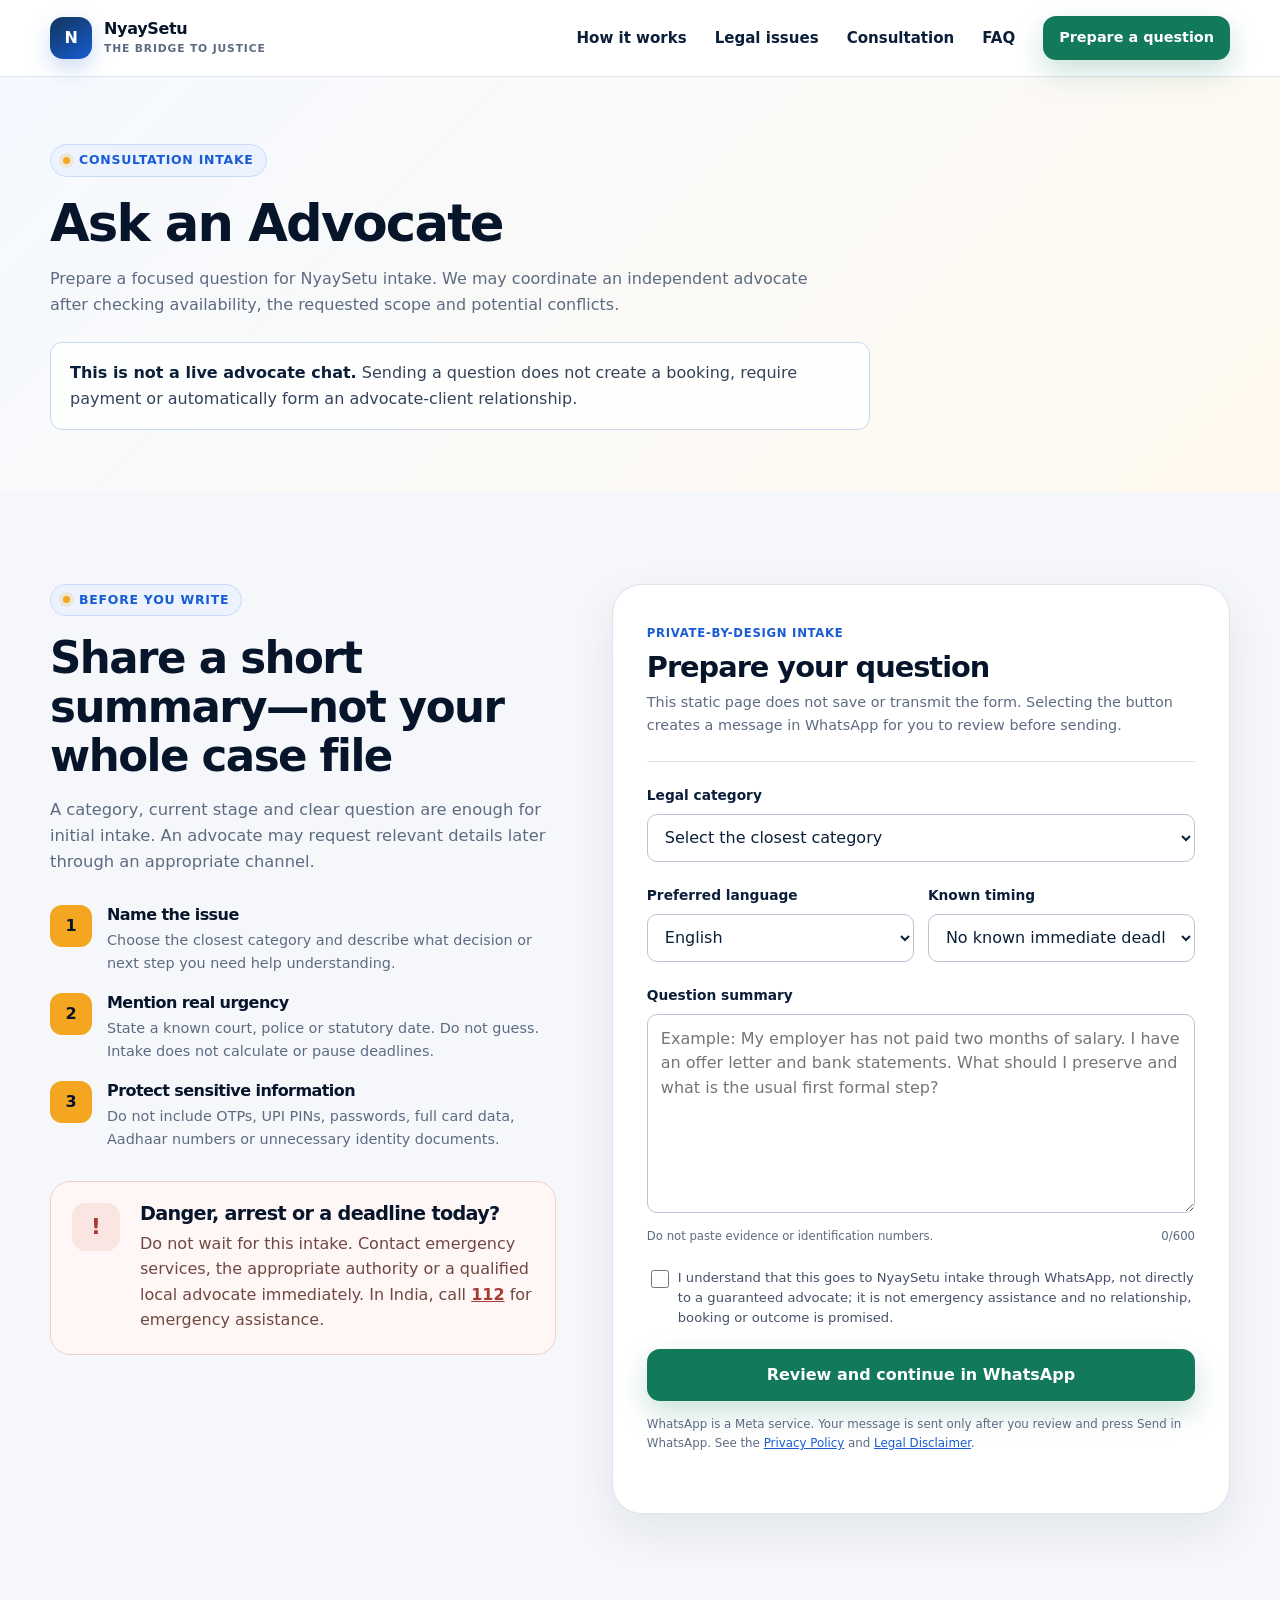
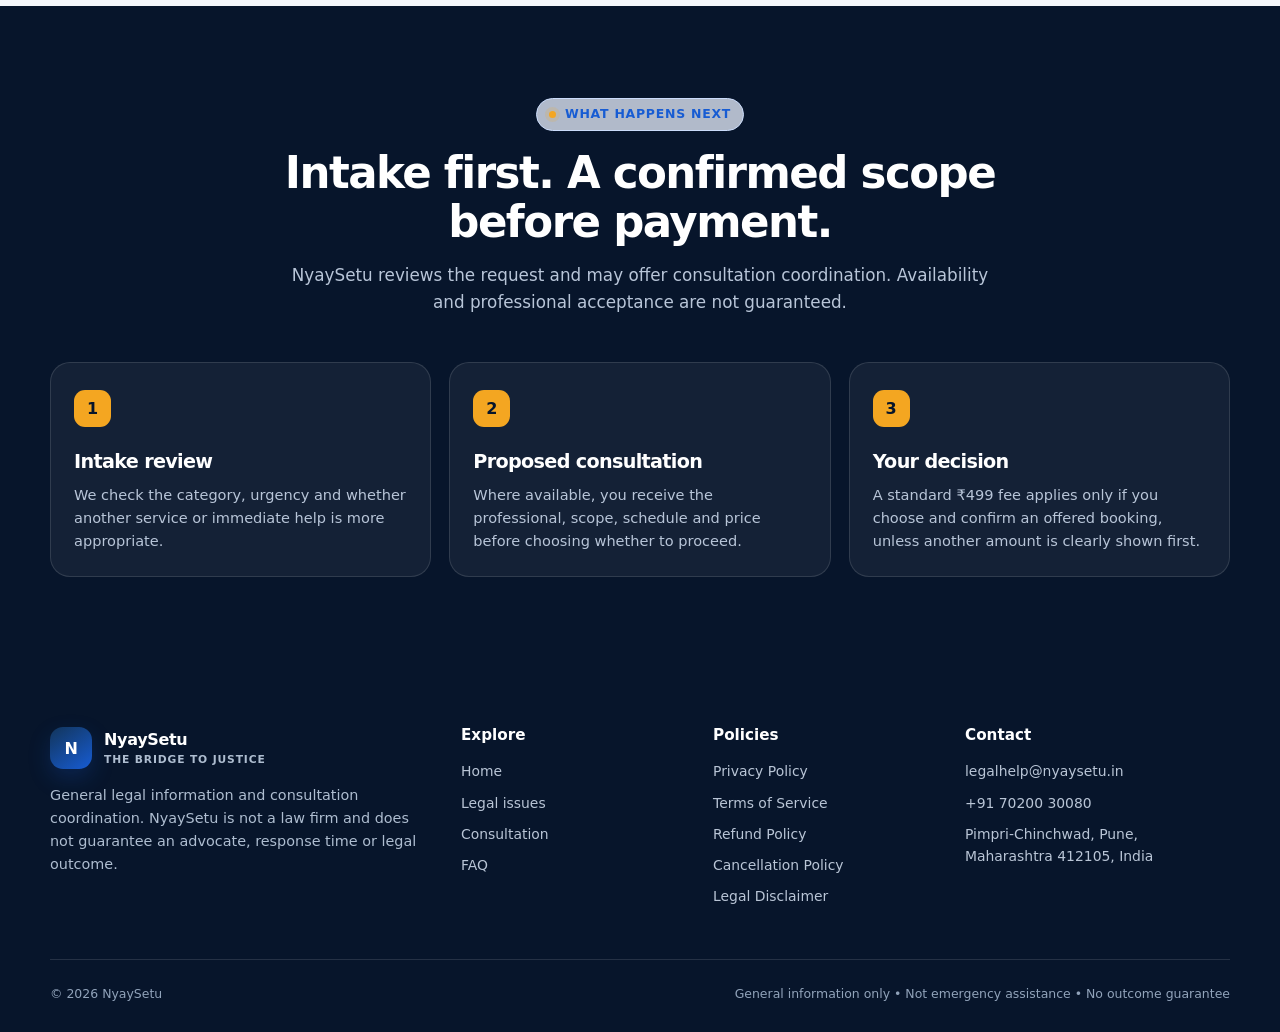
==== ask-an-advocate.html @ 6a9f19b6 "Add files via upload Publish NyaySetu final website - 12 Aug 2026" ====
<!doctype html>
<html lang="en">
<head>
  <meta charset="utf-8">
  <meta name="viewport" content="width=device-width, initial-scale=1">
  <title>Ask an Advocate | Prepare Your Question with NyaySetu</title>
  <meta name="description" content="Prepare a short legal question and send it to NyaySetu intake for possible consultation coordination with an independent advocate.">
  <meta name="theme-color" content="#0b1f3a">
  <meta property="og:type" content="website">
  <meta property="og:title" content="Ask an Advocate | NyaySetu">
  <meta property="og:description" content="Prepare a focused question before requesting consultation coordination.">
  <meta property="og:url" content="https://nyaysetu.in/ask-an-advocate.html">
  <meta property="og:image" content="https://nyaysetu.in/preview.png">
  <meta name="twitter:card" content="summary_large_image">
  <meta name="robots" content="index,follow,max-image-preview:large">
  <link rel="canonical" href="https://nyaysetu.in/ask-an-advocate.html">
  <link rel="icon" href="favicon.ico" sizes="any">
  <link rel="icon" type="image/png" sizes="32x32" href="favicon-32x32.png">
  <link rel="apple-touch-icon" href="apple-touch-icon.png">
  <link rel="stylesheet" href="styles.css">
</head>
<body>
  <a class="skip-link" href="#content">Skip to main content</a>
  <header class="site-header">
    <nav class="nav container" aria-label="Primary navigation">
      <a class="brand" href="index.html" aria-label="NyaySetu home"><span class="brand-mark">N</span><span class="brand-copy">NyaySetu<small>The Bridge to Justice</small></span></a>
      <button class="menu-button" type="button" aria-label="Open navigation" aria-expanded="false" aria-controls="site-menu"><span></span></button>
      <div class="nav-links" id="site-menu">
        <a href="index.html#how-it-works">How it works</a>
        <a href="index.html#issues">Legal issues</a>
        <a href="index.html#consultation">Consultation</a>
        <a href="index.html#faq">FAQ</a>
        <a class="button button-primary button-small" href="#question-form">Prepare a question</a>
      </div>
    </nav>
  </header>

  <main id="content">
    <section class="legal-hero question-hero">
      <div class="container">
        <span class="eyebrow">Consultation intake</span>
        <h1>Ask an Advocate</h1>
        <p>Prepare a focused question for NyaySetu intake. We may coordinate an independent advocate after checking availability, the requested scope and potential conflicts.</p>
        <div class="service-boundary" role="note"><strong>This is not a live advocate chat.</strong> Sending a question does not create a booking, require payment or automatically form an advocate-client relationship.</div>
      </div>
    </section>

    <section class="section question-section">
      <div class="container question-layout">
        <div>
          <span class="eyebrow">Before you write</span>
          <h2>Share a short summary—not your whole case file</h2>
          <p class="question-lead">A category, current stage and clear question are enough for initial intake. An advocate may request relevant details later through an appropriate channel.</p>
          <div class="preparation-list">
            <article><span>1</span><div><h3>Name the issue</h3><p>Choose the closest category and describe what decision or next step you need help understanding.</p></div></article>
            <article><span>2</span><div><h3>Mention real urgency</h3><p>State a known court, police or statutory date. Do not guess. Intake does not calculate or pause deadlines.</p></div></article>
            <article><span>3</span><div><h3>Protect sensitive information</h3><p>Do not include OTPs, UPI PINs, passwords, full card data, Aadhaar numbers or unnecessary identity documents.</p></div></article>
          </div>
          <div class="safety-banner compact-safety" role="note">
            <div class="safety-icon">!</div>
            <div><h3>Danger, arrest or a deadline today?</h3><p>Do not wait for this intake. Contact emergency services, the appropriate authority or a qualified local advocate immediately. In India, call <a href="tel:112">112</a> for emergency assistance.</p></div>
          </div>
        </div>

        <form class="question-form" id="question-form" data-advocate-question-form>
          <div class="form-heading"><span class="form-step">Private-by-design intake</span><h2>Prepare your question</h2><p>This static page does not save or transmit the form. Selecting the button creates a message in WhatsApp for you to review before sending.</p></div>

          <div class="form-field">
            <label for="question-category">Legal category</label>
            <select id="question-category" name="category" required>
              <option value="">Select the closest category</option>
              <option>Family and matrimonial</option>
              <option>Property and housing</option>
              <option>Employment and workplace</option>
              <option>Consumer complaint</option>
              <option>Money recovery and debt</option>
              <option>Criminal complaint or police matter</option>
              <option>Business and contracts</option>
              <option>Cybercrime and online fraud</option>
              <option>Other legal issue</option>
            </select>
          </div>

          <div class="form-grid-two">
            <div class="form-field">
              <label for="question-language">Preferred language</label>
              <select id="question-language" name="language" required>
                <option>English</option>
                <option>Hindi</option>
                <option>Marathi</option>
              </select>
            </div>
            <div class="form-field">
              <label for="question-urgency">Known timing</label>
              <select id="question-urgency" name="urgency" required>
                <option value="No known immediate deadline">No known immediate deadline</option>
                <option value="A date is within 7 days">A date is within 7 days</option>
                <option value="A date is within 30 days">A date is within 30 days</option>
                <option value="I am unsure and need to explain">I am unsure</option>
              </select>
            </div>
          </div>

          <div class="form-field">
            <label for="question-summary">Question summary</label>
            <textarea id="question-summary" name="summary" rows="7" maxlength="600" required aria-describedby="summary-help summary-count" placeholder="Example: My employer has not paid two months of salary. I have an offer letter and bank statements. What should I preserve and what is the usual first formal step?"></textarea>
            <div class="field-meta"><span id="summary-help">Do not paste evidence or identification numbers.</span><span id="summary-count" aria-live="polite">0/600</span></div>
          </div>

          <label class="consent-check"><input type="checkbox" name="understanding" required><span>I understand that this goes to NyaySetu intake through WhatsApp, not directly to a guaranteed advocate; it is not emergency assistance and no relationship, booking or outcome is promised.</span></label>

          <button class="button button-primary form-submit" type="submit">Review and continue in WhatsApp</button>
          <p class="form-privacy">WhatsApp is a Meta service. Your message is sent only after you review and press Send in WhatsApp. See the <a href="privacy-policy.html">Privacy Policy</a> and <a href="legal-disclaimer.html">Legal Disclaimer</a>.</p>
          <p class="form-status" data-form-status aria-live="polite"></p>
        </form>
      </div>
    </section>

    <section class="section section-dark">
      <div class="container">
        <div class="section-head"><span class="eyebrow">What happens next</span><h2>Intake first. A confirmed scope before payment.</h2><p>NyaySetu reviews the request and may offer consultation coordination. Availability and professional acceptance are not guaranteed.</p></div>
        <div class="steps three-steps">
          <article class="step-card"><h3>Intake review</h3><p>We check the category, urgency and whether another service or immediate help is more appropriate.</p></article>
          <article class="step-card"><h3>Proposed consultation</h3><p>Where available, you receive the professional, scope, schedule and price before choosing whether to proceed.</p></article>
          <article class="step-card"><h3>Your decision</h3><p>A standard ₹499 fee applies only if you choose and confirm an offered booking, unless another amount is clearly shown first.</p></article>
        </div>
      </div>
    </section>
  </main>

  <footer class="site-footer">
    <div class="footer-grid container">
      <div class="footer-brand"><a class="brand" href="index.html"><span class="brand-mark">N</span><span class="brand-copy">NyaySetu<small>The Bridge to Justice</small></span></a><p>General legal information and consultation coordination. NyaySetu is not a law firm and does not guarantee an advocate, response time or legal outcome.</p></div>
      <div class="footer-col"><h3>Explore</h3><a href="index.html">Home</a><a href="index.html#issues">Legal issues</a><a href="index.html#consultation">Consultation</a><a href="index.html#faq">FAQ</a></div>
      <div class="footer-col"><h3>Policies</h3><a href="privacy-policy.html">Privacy Policy</a><a href="terms-and-conditions.html">Terms of Service</a><a href="refund-policy.html">Refund Policy</a><a href="cancellation-policy.html">Cancellation Policy</a><a href="legal-disclaimer.html">Legal Disclaimer</a></div>
      <div class="footer-col"><h3>Contact</h3><a href="mailto:legalhelp@nyaysetu.in">legalhelp@nyaysetu.in</a><a href="tel:+917020030080">+91 70200 30080</a><span>Pimpri-Chinchwad, Pune, Maharashtra 412105, India</span></div>
    </div>
    <div class="footer-bottom container"><span>© <span data-year>2026</span> NyaySetu</span><span>General information only • Not emergency assistance • No outcome guarantee</span></div>
  </footer>
  <script src="script.js" defer></script>
</body>
</html>
---- styles.css ----
:root {
  --navy-950: #07152b;
  --navy-900: #0b1f3a;
  --navy-800: #12355b;
  --blue-700: #175cd3;
  --blue-100: #eaf2ff;
  --saffron: #f4a621;
  --saffron-soft: #fff4dc;
  --green: #13795b;
  --green-dark: #0d5f47;
  --ink: #172033;
  --muted: #5d6b82;
  --line: #dce3ed;
  --surface: #f5f7fb;
  --white: #fff;
  --danger: #a53b32;
  --radius-sm: 12px;
  --radius: 20px;
  --radius-lg: 30px;
  --shadow: 0 18px 50px rgba(7, 21, 43, .10);
  --max: 1180px;
}

* { box-sizing: border-box; }
html { scroll-behavior: smooth; }
body {
  margin: 0;
  color: var(--ink);
  background: var(--white);
  font-family: Inter, ui-sans-serif, system-ui, -apple-system, BlinkMacSystemFont, "Segoe UI", sans-serif;
  line-height: 1.6;
  -webkit-font-smoothing: antialiased;
}
body.menu-open { overflow: hidden; }
a { color: var(--blue-700); }
a:hover { color: var(--navy-800); }
img { display: block; max-width: 100%; }
button, input, textarea, select { font: inherit; }
:focus-visible { outline: 3px solid rgba(244, 166, 33, .8); outline-offset: 3px; }
.container { width: min(calc(100% - 40px), var(--max)); margin-inline: auto; }
.skip-link { position: fixed; top: 10px; left: 10px; z-index: 999; transform: translateY(-160%); padding: 10px 14px; color: var(--white); background: var(--navy-950); border-radius: 8px; }
.skip-link:focus { transform: none; }

.site-header { position: sticky; top: 0; z-index: 80; border-bottom: 1px solid rgba(220, 227, 237, .85); background: rgba(255,255,255,.94); backdrop-filter: blur(16px); }
.nav { min-height: 76px; display: flex; align-items: center; justify-content: space-between; gap: 24px; }
.brand { display: inline-flex; align-items: center; gap: 12px; color: var(--navy-950); text-decoration: none; font-weight: 800; letter-spacing: -.02em; }
.brand-mark { width: 42px; height: 42px; display: grid; place-items: center; border-radius: 13px; color: var(--white); background: linear-gradient(145deg, var(--navy-800), var(--blue-700)); box-shadow: 0 9px 22px rgba(23,92,211,.22); }
.brand-mark svg { width: 24px; height: 24px; }
.brand-copy { display: grid; line-height: 1.05; }
.brand-copy small { margin-top: 5px; color: var(--muted); font-size: .67rem; font-weight: 650; letter-spacing: .08em; text-transform: uppercase; }
.nav-links { display: flex; align-items: center; gap: 28px; }
.nav-links > a:not(.button) { color: var(--navy-900); text-decoration: none; font-size: .94rem; font-weight: 650; }
.nav-links > a:not(.button):hover { color: var(--blue-700); }
.menu-button { display: none; width: 44px; height: 44px; padding: 0; border: 1px solid var(--line); border-radius: 12px; background: var(--white); color: var(--navy-900); }
.menu-button span, .menu-button::before, .menu-button::after { content: ""; display: block; width: 21px; height: 2px; margin: 5px auto; background: currentColor; transition: .2s ease; }

.button { display: inline-flex; min-height: 48px; align-items: center; justify-content: center; gap: 9px; padding: 12px 20px; border: 1px solid transparent; border-radius: 13px; font-weight: 750; text-decoration: none; transition: transform .18s ease, box-shadow .18s ease, background .18s ease; }
.button:hover { transform: translateY(-2px); }
.button-primary { color: var(--white); background: var(--green); box-shadow: 0 12px 28px rgba(19,121,91,.22); }
.button-primary:hover { color: var(--white); background: var(--green-dark); }
.button-secondary { color: var(--navy-900); background: var(--white); border-color: var(--line); }
.button-secondary:hover { color: var(--navy-900); box-shadow: 0 10px 24px rgba(7,21,43,.08); }
.button-small { min-height: 42px; padding: 9px 15px; font-size: .9rem; }
.button svg { width: 19px; height: 19px; }

.hero { position: relative; overflow: hidden; padding: 88px 0 72px; background: linear-gradient(135deg, #f7faff 0%, #fff 52%, #fff7e8 100%); }
.hero::before { content: ""; position: absolute; width: 520px; height: 520px; top: -300px; right: -120px; border: 90px solid rgba(23,92,211,.06); border-radius: 50%; }
.hero-grid { position: relative; display: grid; grid-template-columns: 1.08fr .92fr; align-items: center; gap: 74px; }
.hero-grid > *, .value-grid > *, .pricing-wrap > * { min-width: 0; }
.eyebrow { max-width: 100%; display: inline-flex; align-items: center; gap: 9px; margin-bottom: 18px; padding: 7px 12px; border: 1px solid #cadbfa; border-radius: 999px; color: var(--blue-700); background: rgba(234,242,255,.75); font-size: .78rem; font-weight: 800; letter-spacing: .06em; line-height: 1.35; text-transform: uppercase; }
.eyebrow::before { content: ""; width: 7px; height: 7px; border-radius: 50%; background: var(--saffron); box-shadow: 0 0 0 4px rgba(244,166,33,.17); }
h1, h2, h3 { margin-top: 0; color: var(--navy-950); line-height: 1.12; letter-spacing: -.035em; }
h1 { max-width: 740px; margin-bottom: 22px; font-size: clamp(2.7rem, 5.4vw, 5.2rem); }
h2 { margin-bottom: 16px; font-size: clamp(2rem, 3.4vw, 3.15rem); }
h3 { margin-bottom: 10px; font-size: 1.2rem; }
.hero-lead { max-width: 680px; margin: 0 0 28px; color: var(--muted); font-size: clamp(1.05rem, 1.7vw, 1.24rem); }
.language-options { display: flex; flex-wrap: wrap; align-items: center; gap: 8px; margin: -8px 0 24px; }
.language-options > span { margin-right: 3px; color: var(--muted); font-size: .8rem; font-weight: 750; }
.language-options a { padding: 6px 11px; border: 1px solid #cbd9ec; border-radius: 999px; color: var(--navy-800); background: rgba(255,255,255,.7); font-size: .8rem; font-weight: 800; text-decoration: none; }
.language-options a:hover { border-color: var(--blue-700); color: var(--blue-700); background: var(--white); }
.hero-actions { display: flex; flex-wrap: wrap; gap: 12px; }
.consent-note { max-width: 650px; margin: 12px 0 0; color: var(--muted); font-size: .73rem; }
.consent-note a { font-weight: 700; }
.reassurance { display: flex; flex-wrap: wrap; gap: 10px 20px; margin: 25px 0 0; padding: 0; color: var(--muted); font-size: .86rem; list-style: none; }
.reassurance li::before { content: "✓"; margin-right: 7px; color: var(--green); font-weight: 900; }

.chat-shell { position: relative; width: min(100%, 470px); margin-left: auto; padding: 17px; border: 1px solid rgba(255,255,255,.75); border-radius: 30px; background: rgba(255,255,255,.66); box-shadow: var(--shadow); backdrop-filter: blur(14px); }
.chat-card { overflow: hidden; border: 1px solid #d7e0eb; border-radius: 22px; background: #f2f5f4; }
.chat-head { display: flex; align-items: center; gap: 11px; padding: 15px 17px; color: var(--white); background: var(--navy-900); }
.chat-avatar { width: 39px; height: 39px; display: grid; place-items: center; border-radius: 50%; color: var(--navy-900); background: var(--saffron); font-weight: 900; }
.chat-head strong { display: block; line-height: 1.1; }
.chat-head small { color: #ccd7e6; }
.chat-body { min-height: 340px; padding: 19px 15px 10px; background-image: radial-gradient(#dbe4e0 1px, transparent 1px); background-size: 22px 22px; }
.bubble { width: fit-content; max-width: 86%; margin: 0 0 12px; padding: 11px 13px; border-radius: 5px 15px 15px 15px; background: var(--white); box-shadow: 0 3px 10px rgba(7,21,43,.07); font-size: .88rem; }
.bubble.user { margin-left: auto; border-radius: 15px 5px 15px 15px; background: #dcf8e8; }
.quick-options { display: grid; gap: 7px; margin-top: 10px; }
.quick-options span { padding: 9px 11px; border: 1px solid #c9d8e2; border-radius: 10px; color: var(--navy-800); background: #f8fbfd; font-weight: 700; }
.chat-foot { padding: 11px 14px 14px; color: var(--muted); background: var(--white); font-size: .75rem; text-align: center; }
.language-chip { position: absolute; right: -22px; bottom: 42px; padding: 10px 14px; border-radius: 12px; color: var(--navy-900); background: var(--saffron-soft); box-shadow: 0 12px 30px rgba(7,21,43,.13); font-size: .82rem; font-weight: 800; transform: rotate(-2deg); }

.trust-strip { border-block: 1px solid var(--line); background: var(--white); }
.trust-grid { display: grid; grid-template-columns: repeat(4, 1fr); }
.trust-item { padding: 25px 23px; border-right: 1px solid var(--line); }
.trust-item:last-child { border-right: 0; }
.trust-item strong { display: block; color: var(--navy-900); font-size: 1rem; }
.trust-item span { color: var(--muted); font-size: .82rem; }

.section { padding: 92px 0; }
.section-soft { background: var(--surface); }
.section-dark { color: #e9eef7; background: var(--navy-950); }
.section-dark h2, .section-dark h3 { color: var(--white); }
.section-head { max-width: 730px; margin: 0 auto 46px; text-align: center; }
.section-head p { margin: 0; color: var(--muted); font-size: 1.05rem; }
.section-dark .section-head p { color: #b8c5d8; }
.steps { display: grid; grid-template-columns: repeat(4, 1fr); gap: 18px; counter-reset: step; }
.step-card { position: relative; padding: 27px 23px 24px; border: 1px solid var(--line); border-radius: var(--radius); background: var(--white); }
.step-card::before { counter-increment: step; content: counter(step); width: 37px; height: 37px; display: grid; place-items: center; margin-bottom: 24px; border-radius: 11px; color: var(--navy-950); background: var(--saffron); font-weight: 900; }
.step-card p, .category-card p, .feature-card p { margin: 0; color: var(--muted); font-size: .91rem; }
.categories { display: grid; grid-template-columns: repeat(4, 1fr); gap: 16px; }
.category-card { min-height: 188px; padding: 23px; border: 1px solid var(--line); border-radius: var(--radius); background: var(--white); transition: transform .18s ease, box-shadow .18s ease, border-color .18s ease; }
.category-card { display: block; color: inherit; text-decoration: none; }
.category-card:hover { transform: translateY(-4px); border-color: #b9c9e2; box-shadow: 0 14px 32px rgba(7,21,43,.08); }
.category-card:hover h3 { color: var(--blue-700); }
.category-action { display: inline-flex; align-items: center; gap: 6px; margin-top: 16px; color: var(--blue-700); font-size: .79rem; font-weight: 800; }
.category-action::after { content: "→"; transition: transform .18s ease; }
.category-card:hover .category-action::after { transform: translateX(3px); }
.icon-box { width: 44px; height: 44px; display: grid; place-items: center; margin-bottom: 20px; border-radius: 13px; color: var(--blue-700); background: var(--blue-100); font-size: 1.25rem; font-weight: 900; }
.icon-box svg { width: 22px; height: 22px; }
.category-card:nth-child(3n+2) .icon-box { color: #865600; background: var(--saffron-soft); }
.category-card:nth-child(3n) .icon-box { color: var(--green); background: #e8f7f1; }

.value-grid { display: grid; grid-template-columns: 1fr 1fr; align-items: center; gap: 70px; }
.check-list { display: grid; gap: 13px; margin: 25px 0 0; padding: 0; list-style: none; }
.check-list li { position: relative; padding-left: 34px; color: var(--muted); }
.check-list li::before { content: "✓"; position: absolute; left: 0; top: 1px; width: 23px; height: 23px; display: grid; place-items: center; border-radius: 7px; color: var(--green); background: #e8f7f1; font-size: .8rem; font-weight: 900; }
.information-card { position: relative; padding: 34px; overflow: hidden; border: 1px solid #cad8ef; border-radius: var(--radius-lg); background: linear-gradient(145deg, #f8fbff, #edf4ff); }
.information-card::after { content: "§"; position: absolute; right: 18px; bottom: -50px; color: rgba(23,92,211,.08); font-family: Georgia, serif; font-size: 190px; font-weight: 800; }
.info-row { position: relative; z-index: 1; display: flex; align-items: flex-start; gap: 14px; padding: 15px 0; border-bottom: 1px solid #d5e0f2; }
.info-row:last-child { border-bottom: 0; }
.info-row strong { color: var(--navy-900); }
.info-row span { color: var(--muted); font-size: .86rem; }

.pricing-wrap { display: grid; grid-template-columns: .9fr 1.1fr; align-items: stretch; gap: 26px; }
.price-card { padding: 37px; border-radius: var(--radius-lg); color: var(--white); background: linear-gradient(145deg, var(--navy-800), var(--navy-950)); box-shadow: var(--shadow); }
.price-card h3 { color: var(--white); font-size: 1.45rem; }
.price { margin: 20px 0 4px; font-size: 3.35rem; font-weight: 900; letter-spacing: -.05em; line-height: 1; }
.price-note { color: #cbd6e5; font-size: .86rem; }
.price-card .check-list li { color: #e5ebf4; }
.price-card .check-list li::before { color: var(--navy-900); background: var(--saffron); }
.price-card .button { width: 100%; margin-top: 28px; }
.price-explainer { padding: 37px; border: 1px solid var(--line); border-radius: var(--radius-lg); background: var(--white); }
.price-explainer dl { display: grid; gap: 0; margin: 22px 0 0; }
.price-explainer dl > div { display: grid; grid-template-columns: 145px 1fr; gap: 18px; padding: 15px 0; border-bottom: 1px solid var(--line); }
.price-explainer dl > div:last-child { border-bottom: 0; }
.price-explainer dt { color: var(--navy-900); font-weight: 800; }
.price-explainer dd { margin: 0; color: var(--muted); }

.safety-banner { display: grid; grid-template-columns: auto 1fr; gap: 20px; padding: 27px; border: 1px solid #f0cfcb; border-radius: var(--radius); background: #fff7f6; }
.safety-icon { width: 48px; height: 48px; display: grid; place-items: center; border-radius: 14px; color: var(--danger); background: #fbe5e2; font-size: 1.35rem; font-weight: 900; }
.safety-banner h3 { margin-bottom: 6px; }
.safety-banner p { margin: 0; color: #704842; }
.safety-banner a { color: var(--danger); font-weight: 800; }

.privacy-grid { display: grid; grid-template-columns: repeat(3, 1fr); gap: 18px; }
.feature-card { padding: 25px; border: 1px solid rgba(255,255,255,.12); border-radius: var(--radius); background: rgba(255,255,255,.055); }
.feature-card h3 { margin-top: 17px; }
.feature-card p { color: #b8c5d8; }
.feature-card .icon-box { color: var(--saffron); background: rgba(244,166,33,.12); }

.faq { max-width: 850px; margin: 0 auto; border-top: 1px solid var(--line); }
.faq-item { border-bottom: 1px solid var(--line); }
.faq-question { width: 100%; display: flex; align-items: center; justify-content: space-between; gap: 20px; padding: 22px 0; border: 0; color: var(--navy-950); background: transparent; font-weight: 800; text-align: left; cursor: pointer; }
.faq-question::after { content: "+"; flex: 0 0 30px; height: 30px; display: grid; place-items: center; border-radius: 9px; color: var(--blue-700); background: var(--blue-100); font-size: 1.2rem; }
.faq-question[aria-expanded="true"]::after { content: "−"; }
.faq-answer { display: none; padding: 0 50px 22px 0; color: var(--muted); }
.faq-answer p { margin: 0; }
.faq-answer.open { display: block; }
#faq { padding-bottom: 52px; }
#faq + .section { padding-top: 52px; }

.final-cta { position: relative; overflow: hidden; padding: 62px; border-radius: var(--radius-lg); color: var(--white); background: linear-gradient(125deg, var(--blue-700), var(--navy-900)); text-align: center; }
.final-cta::before, .final-cta::after { content: ""; position: absolute; border: 55px solid rgba(255,255,255,.06); border-radius: 50%; }
.final-cta::before { width: 260px; height: 260px; top: -200px; left: -90px; }
.final-cta::after { width: 180px; height: 180px; right: -120px; bottom: -140px; }
.final-cta h2 { position: relative; margin-bottom: 13px; color: var(--white); }
.final-cta p { position: relative; max-width: 660px; margin: 0 auto 25px; color: #dce6f5; }
.final-cta .button { position: relative; }

.site-footer { padding: 58px 0 28px; color: #b9c5d6; background: var(--navy-950); }
.footer-grid { display: grid; grid-template-columns: 1.4fr .8fr .8fr 1fr; gap: 40px; padding-bottom: 42px; }
.footer-brand p { max-width: 390px; color: #aebdd0; font-size: .9rem; }
.site-footer .brand { color: var(--white); }
.site-footer .brand-copy small { color: #aebdd0; }
.footer-col h3 { margin-bottom: 16px; color: var(--white); font-size: .95rem; letter-spacing: 0; }
.footer-col a, .footer-col span { display: block; margin: 9px 0; color: #b9c5d6; font-size: .87rem; text-decoration: none; }
.footer-col a:hover { color: var(--white); }
.footer-bottom { display: flex; justify-content: space-between; gap: 24px; padding-top: 24px; border-top: 1px solid rgba(255,255,255,.12); color: #91a3ba; font-size: .78rem; }
.footer-bottom a { color: #b9c5d6; text-decoration: none; }
.footer-bottom a:hover { color: var(--white); }
.floating-whatsapp { position: fixed; right: 22px; bottom: 22px; z-index: 70; min-height: 56px; display: inline-flex; align-items: center; justify-content: center; gap: 9px; padding: 0 18px; border: 3px solid var(--white); border-radius: 999px; color: var(--white); background: var(--green); box-shadow: 0 12px 28px rgba(7,21,43,.26); font-size: .87rem; font-weight: 850; text-decoration: none; }
.floating-whatsapp:hover { color: var(--white); background: var(--green-dark); transform: translateY(-3px); }
.floating-whatsapp svg { width: 27px; height: 27px; }

.legal-hero { padding: 67px 0 54px; background: linear-gradient(135deg, #f5f9ff, #fff9ee); }
.legal-hero h1 { max-width: 850px; margin-bottom: 14px; font-size: clamp(2.25rem, 4vw, 3.8rem); }
.legal-hero p { max-width: 780px; margin: 0; color: var(--muted); }
.last-updated { display: inline-flex; margin-top: 20px; padding: 7px 11px; border-radius: 9px; color: var(--navy-800); background: var(--white); border: 1px solid var(--line); font-size: .78rem; font-weight: 750; }
.legal-layout { display: grid; grid-template-columns: 235px minmax(0, 800px); justify-content: center; gap: 55px; padding: 64px 0 90px; }
.legal-toc { position: sticky; top: 104px; align-self: start; padding: 19px; border: 1px solid var(--line); border-radius: var(--radius-sm); background: var(--surface); }
.legal-toc strong { display: block; margin-bottom: 10px; color: var(--navy-900); font-size: .82rem; text-transform: uppercase; letter-spacing: .05em; }
.legal-toc a { display: block; padding: 6px 0; color: var(--muted); font-size: .83rem; text-decoration: none; }
.legal-toc a:hover { color: var(--blue-700); }
.legal-content { min-width: 0; }
.legal-intro { padding: 22px; border-left: 4px solid var(--saffron); border-radius: 0 12px 12px 0; background: var(--saffron-soft); }
.legal-content section { padding-top: 31px; scroll-margin-top: 95px; }
.legal-content h2 { margin-bottom: 12px; font-size: 1.55rem; letter-spacing: -.02em; }
.legal-content h3 { margin-top: 23px; font-size: 1.05rem; letter-spacing: -.01em; }
.legal-content p, .legal-content li { color: #445168; }
.legal-content ul, .legal-content ol { padding-left: 22px; }
.legal-content li { margin: 8px 0; }
.legal-content .notice { padding: 18px; border: 1px solid #cad8ef; border-radius: var(--radius-sm); background: #f3f7ff; }
.contact-card { padding: 22px; border: 1px solid var(--line); border-radius: var(--radius); background: var(--surface); }

.question-hero { padding-bottom: 62px; }
.service-boundary { max-width: 820px; margin-top: 25px; padding: 17px 19px; border: 1px solid #cad8ef; border-radius: var(--radius-sm); color: #34435a; background: rgba(255,255,255,.82); }
.service-boundary strong { color: var(--navy-900); }
.question-section { background: var(--surface); }
.question-layout { display: grid; grid-template-columns: .9fr 1.1fr; align-items: start; gap: 56px; }
.question-lead { color: var(--muted); font-size: 1.02rem; }
.preparation-list { display: grid; gap: 18px; margin: 30px 0; }
.preparation-list article { display: grid; grid-template-columns: 42px 1fr; gap: 15px; }
.preparation-list article > span { width: 42px; height: 42px; display: grid; place-items: center; border-radius: 12px; color: var(--navy-950); background: var(--saffron); font-weight: 900; }
.preparation-list h3 { margin: 1px 0 5px; font-size: 1rem; }
.preparation-list p { margin: 0; color: var(--muted); font-size: .9rem; }
.compact-safety { margin-top: 28px; padding: 21px; }
.question-form { padding: 34px; border: 1px solid var(--line); border-radius: var(--radius-lg); background: var(--white); box-shadow: 0 18px 45px rgba(7,21,43,.08); }
.form-heading { padding-bottom: 23px; border-bottom: 1px solid var(--line); }
.form-heading h2 { margin: 7px 0 8px; font-size: 1.8rem; }
.form-heading p { margin: 0; color: var(--muted); font-size: .9rem; }
.form-step { color: var(--blue-700); font-size: .73rem; font-weight: 850; letter-spacing: .06em; text-transform: uppercase; }
.form-field { margin-top: 22px; }
.form-field label { display: block; margin-bottom: 8px; color: var(--navy-900); font-size: .86rem; font-weight: 800; }
.form-field select, .form-field textarea { width: 100%; min-height: 48px; padding: 12px 13px; border: 1px solid #b8c4d5; border-radius: 10px; color: var(--navy-900); background: var(--white); font: inherit; }
.form-field textarea { min-height: 150px; resize: vertical; line-height: 1.55; }
.form-field select:focus, .form-field textarea:focus { outline: 3px solid rgba(23,92,211,.2); border-color: var(--blue-700); }
.form-grid-two { display: grid; grid-template-columns: 1fr 1fr; gap: 14px; }
.field-meta { display: flex; justify-content: space-between; gap: 15px; margin-top: 6px; color: var(--muted); font-size: .73rem; }
.consent-check { display: grid; grid-template-columns: 20px 1fr; gap: 11px; margin: 23px 0 0; color: #445168; font-size: .82rem; line-height: 1.5; }
.consent-check input { width: 18px; height: 18px; margin-top: 2px; accent-color: var(--blue-700); }
.form-submit { width: 100%; margin-top: 22px; }
.form-privacy { margin: 14px 0 0; color: var(--muted); font-size: .74rem; }
.form-status { min-height: 1.25em; margin: 10px 0 0; color: var(--green-dark); font-size: .8rem; font-weight: 750; }
.three-steps { grid-template-columns: repeat(3, 1fr); }
.section-dark .three-steps .step-card { border-color: rgba(255,255,255,.12); background: rgba(255,255,255,.055); }
.section-dark .three-steps .step-card h3 { color: var(--white); }
.section-dark .three-steps .step-card p { color: #b8c5d8; }

@media (max-width: 980px) {
  .hero-grid, .value-grid, .pricing-wrap, .question-layout { grid-template-columns: 1fr; gap: 45px; }
  .chat-shell { margin: 0 auto; }
  .steps, .categories { grid-template-columns: repeat(2, 1fr); }
  .trust-grid { grid-template-columns: repeat(2, 1fr); }
  .trust-item:nth-child(2) { border-right: 0; }
  .trust-item:nth-child(-n+2) { border-bottom: 1px solid var(--line); }
  .footer-grid { grid-template-columns: 1.3fr 1fr 1fr; }
  .footer-brand { grid-column: 1 / -1; }
}

@media (max-width: 760px) {
  .container { width: min(calc(100% - 28px), var(--max)); }
  .nav { min-height: 68px; }
  .menu-button { display: block; }
  .nav-links { position: fixed; inset: 68px 0 auto; display: none; align-items: stretch; gap: 0; padding: 18px 20px 24px; border-bottom: 1px solid var(--line); background: var(--white); box-shadow: 0 20px 30px rgba(7,21,43,.12); }
  .nav-links.open { display: grid; }
  .nav-links > a:not(.button) { padding: 13px 4px; border-bottom: 1px solid var(--line); }
  .nav-links .button { margin-top: 14px; }
  .hero { padding: 60px 0 55px; }
  .hero-grid { gap: 42px; }
  h1 { font-size: clamp(2.55rem, 13vw, 4rem); }
  .language-chip { right: -3px; bottom: 26px; }
  .section { padding: 70px 0; }
  .steps, .categories, .privacy-grid, .three-steps { grid-template-columns: 1fr; }
  .category-card { min-height: auto; }
  .price-card, .price-explainer { padding: 27px 23px; }
  .price-explainer dl > div { grid-template-columns: 1fr; gap: 3px; }
  .safety-banner { grid-template-columns: 1fr; }
  .final-cta { padding: 46px 21px; }
  .footer-grid { grid-template-columns: 1fr 1fr; gap: 28px; }
  .footer-brand { grid-column: 1 / -1; }
  .footer-bottom { display: grid; }
  .legal-layout { grid-template-columns: 1fr; gap: 25px; padding-top: 38px; }
  .legal-toc { position: static; }
  .question-form { padding: 27px 22px; }
  .form-grid-two { grid-template-columns: 1fr; gap: 0; }
}

@media (max-width: 520px) {
  .brand-copy small { display: none; }
  .hero-actions .button { width: 100%; }
  .language-options > span { width: 100%; }
  .eyebrow { border-radius: 13px; font-size: .7rem; letter-spacing: .045em; }
  h1 { font-size: clamp(2.45rem, 12vw, 3.25rem); overflow-wrap: anywhere; }
  .trust-grid { grid-template-columns: 1fr; }
  .trust-item { border-right: 0; border-bottom: 1px solid var(--line); }
  .trust-item:last-child { border-bottom: 0; }
  .chat-body { min-height: 300px; }
  .footer-grid { grid-template-columns: 1fr; }
  .footer-brand { grid-column: auto; }
  .floating-whatsapp { right: 12px; bottom: 12px; min-height: 52px; padding: 0 14px; font-size: .8rem; }
  .floating-whatsapp svg { width: 23px; height: 23px; }
}

@media (prefers-reduced-motion: reduce) {
  *, *::before, *::after { scroll-behavior: auto !important; transition: none !important; }
}

@media print {
  .site-header, .site-footer, .floating-whatsapp, .legal-toc, .button { display: none !important; }
  body { color: #000; font-size: 11pt; }
  .legal-hero { padding: 0 0 20px; background: none; }
  .legal-layout { display: block; padding: 0; }
  .legal-content { max-width: none; }
  .legal-content section { break-inside: avoid; }
  a { color: #000; text-decoration: underline; }
}
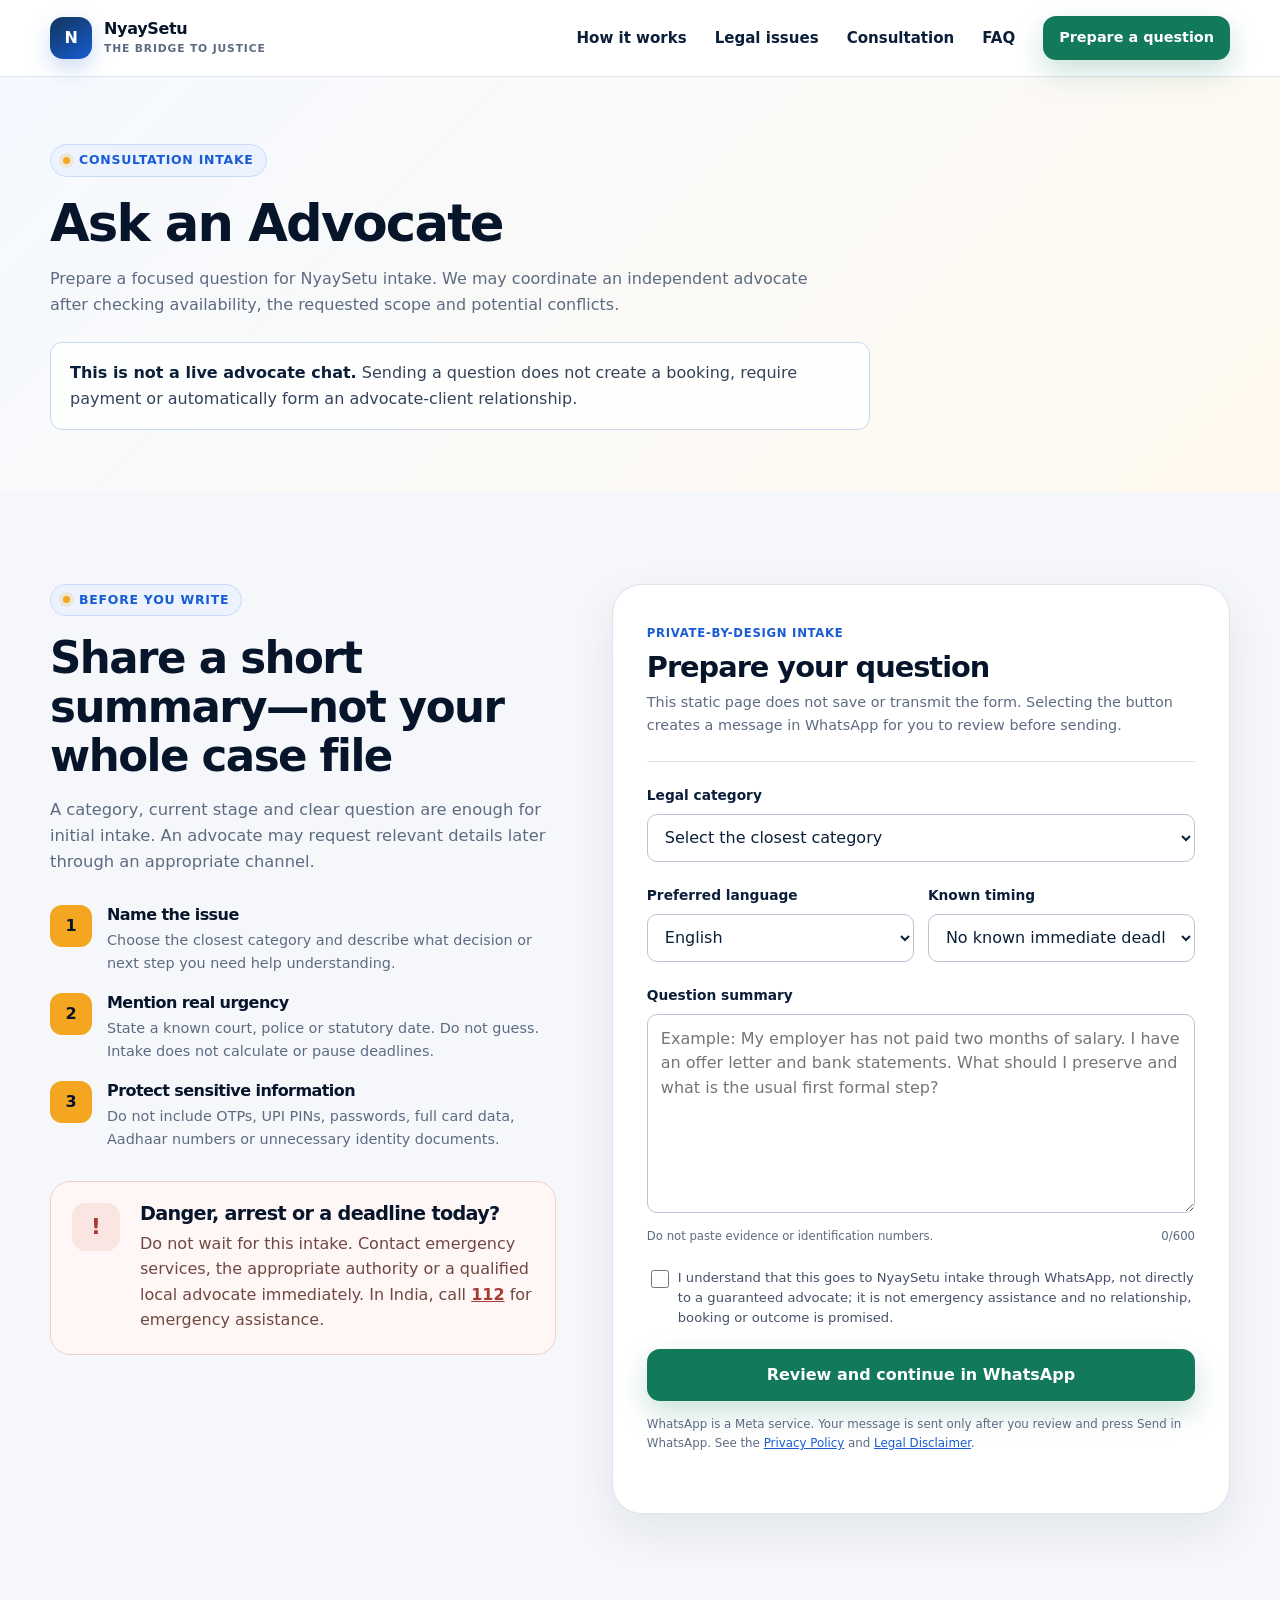
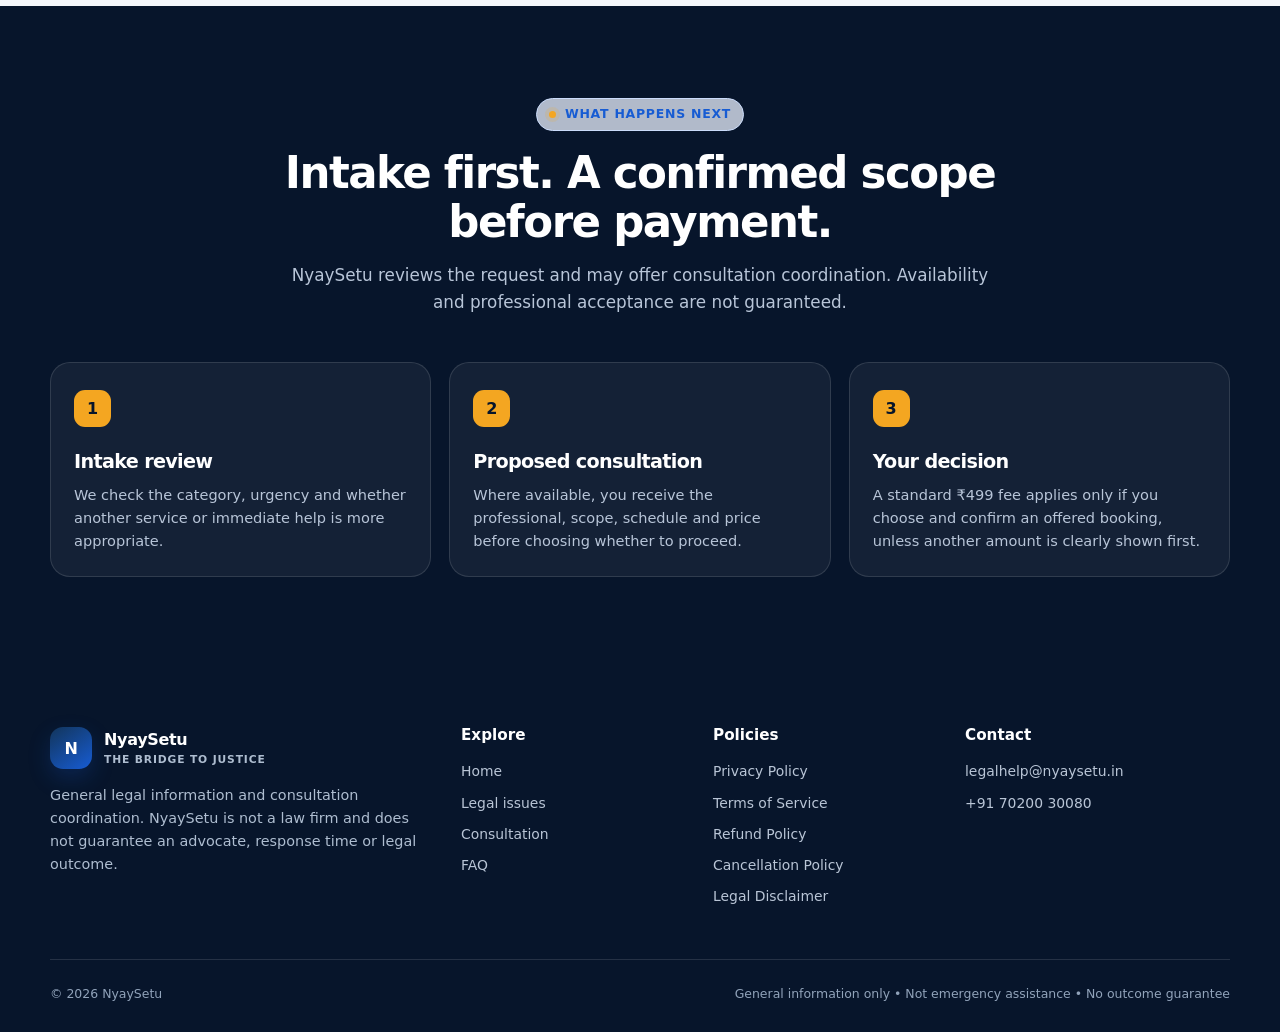
==== commit 0c87dc79: "Add files via upload Remove personal information from public website and policies" ====
--- a/ask-an-advocate.html
+++ b/ask-an-advocate.html
@@ -133,7 +133,7 @@
       <div class="footer-brand"><a class="brand" href="index.html"><span class="brand-mark">N</span><span class="brand-copy">NyaySetu<small>The Bridge to Justice</small></span></a><p>General legal information and consultation coordination. NyaySetu is not a law firm and does not guarantee an advocate, response time or legal outcome.</p></div>
       <div class="footer-col"><h3>Explore</h3><a href="index.html">Home</a><a href="index.html#issues">Legal issues</a><a href="index.html#consultation">Consultation</a><a href="index.html#faq">FAQ</a></div>
       <div class="footer-col"><h3>Policies</h3><a href="privacy-policy.html">Privacy Policy</a><a href="terms-and-conditions.html">Terms of Service</a><a href="refund-policy.html">Refund Policy</a><a href="cancellation-policy.html">Cancellation Policy</a><a href="legal-disclaimer.html">Legal Disclaimer</a></div>
-      <div class="footer-col"><h3>Contact</h3><a href="mailto:legalhelp@nyaysetu.in">legalhelp@nyaysetu.in</a><a href="tel:+917020030080">+91 70200 30080</a><span>Pimpri-Chinchwad, Pune, Maharashtra 412105, India</span></div>
+      <div class="footer-col"><h3>Contact</h3><a href="mailto:legalhelp@nyaysetu.in">legalhelp@nyaysetu.in</a><a href="tel:+917020030080">+91 70200 30080</a></div>
     </div>
     <div class="footer-bottom container"><span>© <span data-year>2026</span> NyaySetu</span><span>General information only • Not emergency assistance • No outcome guarantee</span></div>
   </footer>
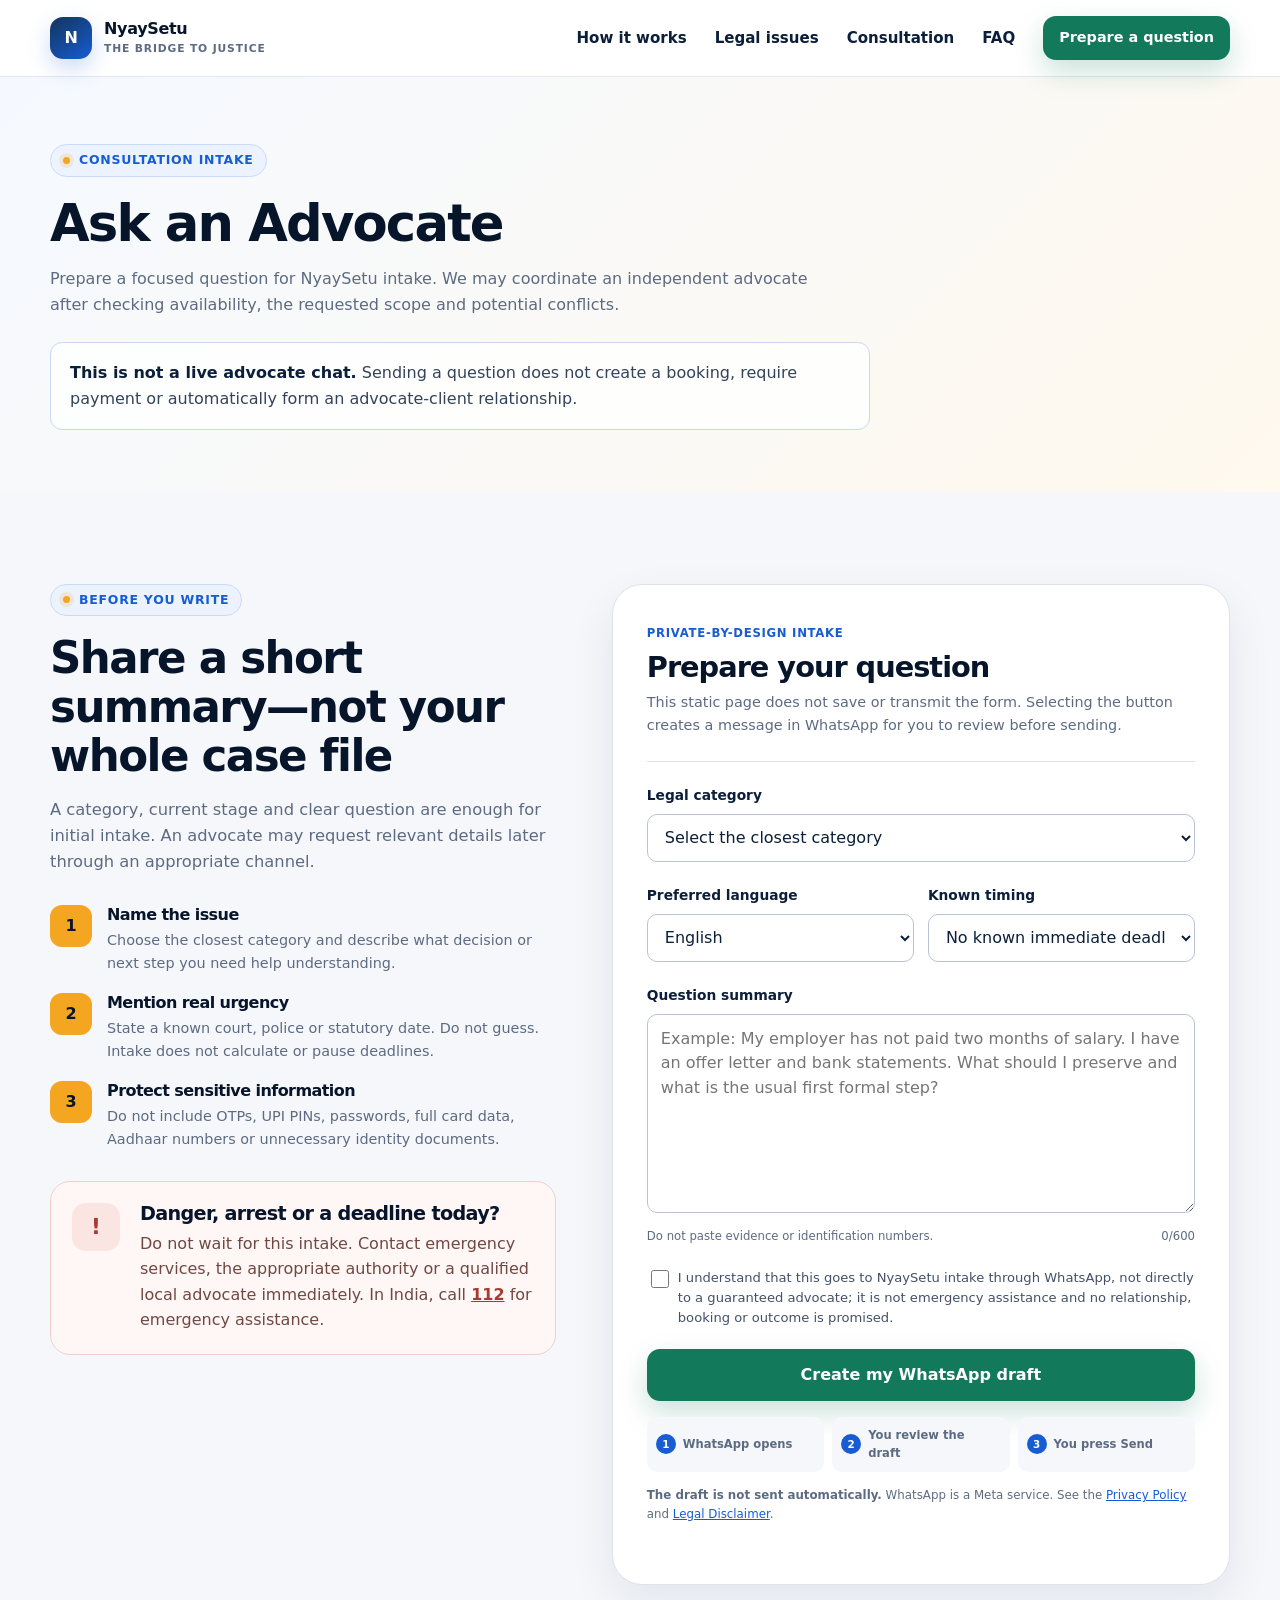
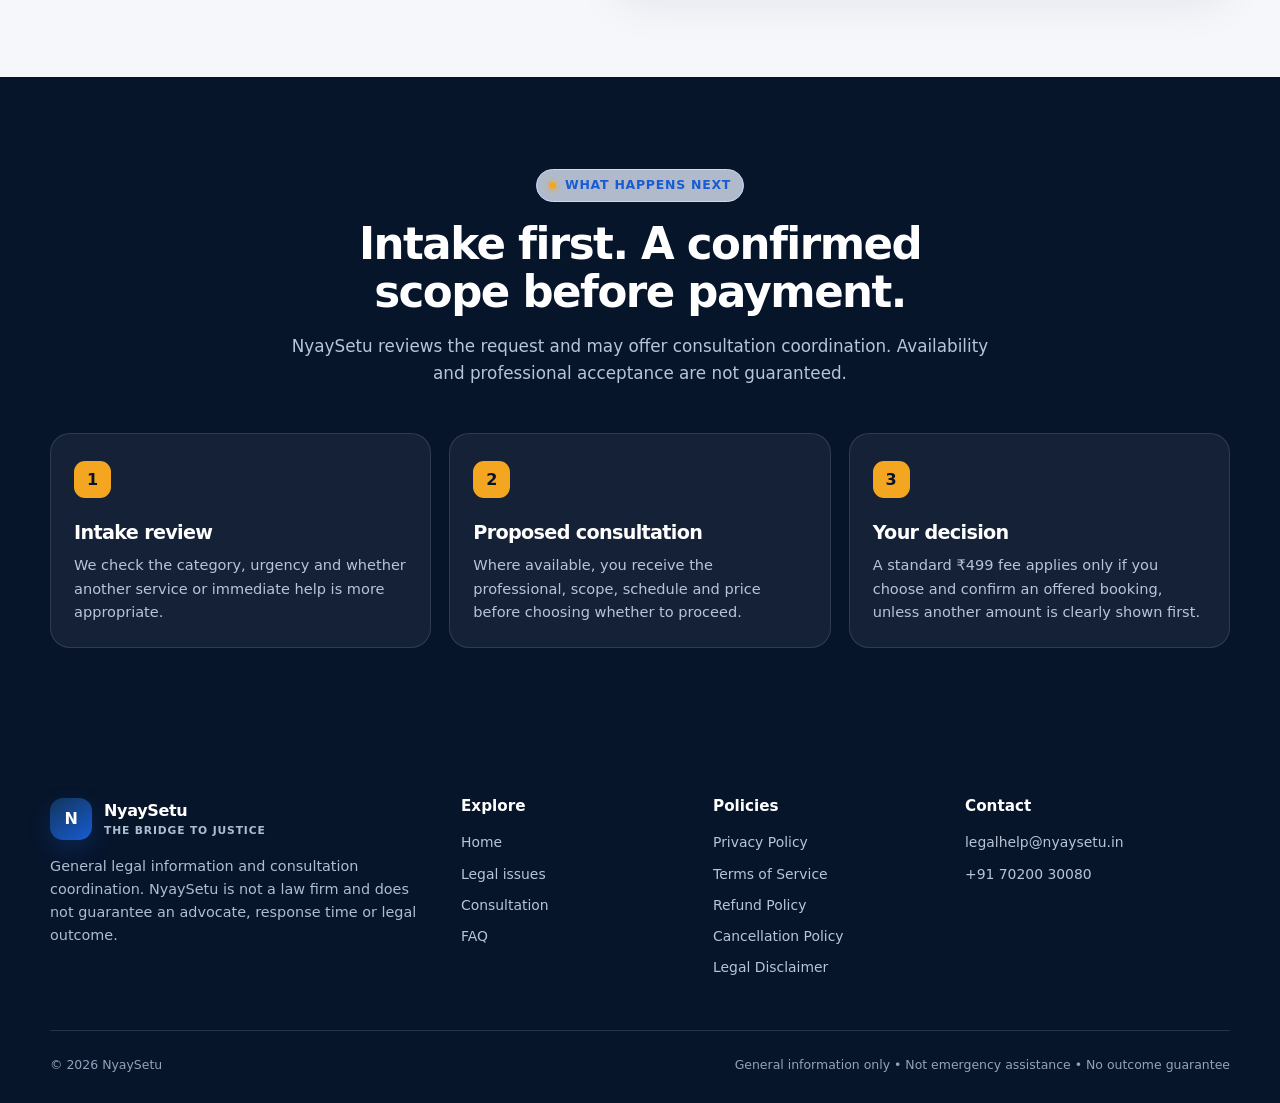
==== commit da6d91eb: "Add files via upload Refine professional website experience (R8)" ====
--- a/ask-an-advocate.html
+++ b/ask-an-advocate.html
@@ -23,7 +23,7 @@
   <a class="skip-link" href="#content">Skip to main content</a>
   <header class="site-header">
     <nav class="nav container" aria-label="Primary navigation">
-      <a class="brand" href="index.html" aria-label="NyaySetu home"><span class="brand-mark">N</span><span class="brand-copy">NyaySetu<small>The Bridge to Justice</small></span></a>
+      <a class="brand" href="index.html" aria-label="NyaySetu home"><span class="brand-mark" aria-hidden="true">N</span><span class="brand-copy">NyaySetu<small>The Bridge to Justice</small></span></a>
       <button class="menu-button" type="button" aria-label="Open navigation" aria-expanded="false" aria-controls="site-menu"><span></span></button>
       <div class="nav-links" id="site-menu">
         <a href="index.html#how-it-works">How it works</a>
@@ -103,14 +103,19 @@
 
           <div class="form-field">
             <label for="question-summary">Question summary</label>
-            <textarea id="question-summary" name="summary" rows="7" maxlength="600" required aria-describedby="summary-help summary-count" placeholder="Example: My employer has not paid two months of salary. I have an offer letter and bank statements. What should I preserve and what is the usual first formal step?"></textarea>
+            <textarea id="question-summary" name="summary" rows="7" minlength="30" maxlength="600" required aria-describedby="summary-help summary-count" placeholder="Example: My employer has not paid two months of salary. I have an offer letter and bank statements. What should I preserve and what is the usual first formal step?"></textarea>
             <div class="field-meta"><span id="summary-help">Do not paste evidence or identification numbers.</span><span id="summary-count" aria-live="polite">0/600</span></div>
           </div>
 
           <label class="consent-check"><input type="checkbox" name="understanding" required><span>I understand that this goes to NyaySetu intake through WhatsApp, not directly to a guaranteed advocate; it is not emergency assistance and no relationship, booking or outcome is promised.</span></label>
 
-          <button class="button button-primary form-submit" type="submit">Review and continue in WhatsApp</button>
-          <p class="form-privacy">WhatsApp is a Meta service. Your message is sent only after you review and press Send in WhatsApp. See the <a href="privacy-policy.html">Privacy Policy</a> and <a href="legal-disclaimer.html">Legal Disclaimer</a>.</p>
+          <button class="button button-primary form-submit" type="submit">Create my WhatsApp draft</button>
+          <ol class="whatsapp-handoff" aria-label="What happens after selecting the button">
+            <li><span>1</span>WhatsApp opens</li>
+            <li><span>2</span>You review the draft</li>
+            <li><span>3</span>You press Send</li>
+          </ol>
+          <p class="form-privacy"><strong>The draft is not sent automatically.</strong> WhatsApp is a Meta service. See the <a href="privacy-policy.html">Privacy Policy</a> and <a href="legal-disclaimer.html">Legal Disclaimer</a>.</p>
           <p class="form-status" data-form-status aria-live="polite"></p>
         </form>
       </div>
@@ -130,7 +135,7 @@
 
   <footer class="site-footer">
     <div class="footer-grid container">
-      <div class="footer-brand"><a class="brand" href="index.html"><span class="brand-mark">N</span><span class="brand-copy">NyaySetu<small>The Bridge to Justice</small></span></a><p>General legal information and consultation coordination. NyaySetu is not a law firm and does not guarantee an advocate, response time or legal outcome.</p></div>
+      <div class="footer-brand"><a class="brand" href="index.html" aria-label="NyaySetu home"><span class="brand-mark" aria-hidden="true">N</span><span class="brand-copy">NyaySetu<small>The Bridge to Justice</small></span></a><p>General legal information and consultation coordination. NyaySetu is not a law firm and does not guarantee an advocate, response time or legal outcome.</p></div>
       <div class="footer-col"><h3>Explore</h3><a href="index.html">Home</a><a href="index.html#issues">Legal issues</a><a href="index.html#consultation">Consultation</a><a href="index.html#faq">FAQ</a></div>
       <div class="footer-col"><h3>Policies</h3><a href="privacy-policy.html">Privacy Policy</a><a href="terms-and-conditions.html">Terms of Service</a><a href="refund-policy.html">Refund Policy</a><a href="cancellation-policy.html">Cancellation Policy</a><a href="legal-disclaimer.html">Legal Disclaimer</a></div>
       <div class="footer-col"><h3>Contact</h3><a href="mailto:legalhelp@nyaysetu.in">legalhelp@nyaysetu.in</a><a href="tel:+917020030080">+91 70200 30080</a></div>
--- a/styles.css
+++ b/styles.css
@@ -41,7 +41,8 @@
 .skip-link { position: fixed; top: 10px; left: 10px; z-index: 999; transform: translateY(-160%); padding: 10px 14px; color: var(--white); background: var(--navy-950); border-radius: 8px; }
 .skip-link:focus { transform: none; }
 
-.site-header { position: sticky; top: 0; z-index: 80; border-bottom: 1px solid rgba(220, 227, 237, .85); background: rgba(255,255,255,.94); backdrop-filter: blur(16px); }
+.site-header { position: sticky; top: 0; z-index: 80; border-bottom: 1px solid rgba(220, 227, 237, .85); background: rgba(255,255,255,.94); backdrop-filter: blur(16px); transition: box-shadow .2s ease, background .2s ease; }
+.site-header.scrolled { background: rgba(255,255,255,.98); box-shadow: 0 8px 24px rgba(7,21,43,.07); }
 .nav { min-height: 76px; display: flex; align-items: center; justify-content: space-between; gap: 24px; }
 .brand { display: inline-flex; align-items: center; gap: 12px; color: var(--navy-950); text-decoration: none; font-weight: 800; letter-spacing: -.02em; }
 .brand-mark { width: 42px; height: 42px; display: grid; place-items: center; border-radius: 13px; color: var(--white); background: linear-gradient(145deg, var(--navy-800), var(--blue-700)); box-shadow: 0 9px 22px rgba(23,92,211,.22); }
@@ -51,6 +52,7 @@
 .nav-links { display: flex; align-items: center; gap: 28px; }
 .nav-links > a:not(.button) { color: var(--navy-900); text-decoration: none; font-size: .94rem; font-weight: 650; }
 .nav-links > a:not(.button):hover { color: var(--blue-700); }
+.nav-links > a[aria-current="page"] { color: var(--blue-700); }
 .menu-button { display: none; width: 44px; height: 44px; padding: 0; border: 1px solid var(--line); border-radius: 12px; background: var(--white); color: var(--navy-900); }
 .menu-button span, .menu-button::before, .menu-button::after { content: ""; display: block; width: 21px; height: 2px; margin: 5px auto; background: currentColor; transition: .2s ease; }
 
@@ -70,6 +72,7 @@
 .eyebrow { max-width: 100%; display: inline-flex; align-items: center; gap: 9px; margin-bottom: 18px; padding: 7px 12px; border: 1px solid #cadbfa; border-radius: 999px; color: var(--blue-700); background: rgba(234,242,255,.75); font-size: .78rem; font-weight: 800; letter-spacing: .06em; line-height: 1.35; text-transform: uppercase; }
 .eyebrow::before { content: ""; width: 7px; height: 7px; border-radius: 50%; background: var(--saffron); box-shadow: 0 0 0 4px rgba(244,166,33,.17); }
 h1, h2, h3 { margin-top: 0; color: var(--navy-950); line-height: 1.12; letter-spacing: -.035em; }
+h1, h2 { text-wrap: balance; }
 h1 { max-width: 740px; margin-bottom: 22px; font-size: clamp(2.7rem, 5.4vw, 5.2rem); }
 h2 { margin-bottom: 16px; font-size: clamp(2rem, 3.4vw, 3.15rem); }
 h3 { margin-bottom: 10px; font-size: 1.2rem; }
@@ -104,6 +107,22 @@
 .trust-item:last-child { border-right: 0; }
 .trust-item strong { display: block; color: var(--navy-900); font-size: 1rem; }
 .trust-item span { color: var(--muted); font-size: .82rem; }
+
+.journey-section { padding: 54px 0; border-bottom: 1px solid var(--line); background: #fbfcfe; }
+.journey-wrap { display: grid; grid-template-columns: .72fr 1.28fr; align-items: center; gap: 46px; }
+.journey-heading h2 { margin-bottom: 11px; font-size: clamp(1.75rem, 2.6vw, 2.45rem); }
+.journey-heading p { margin: 0; color: var(--muted); }
+.journey-options { display: grid; grid-template-columns: repeat(2, 1fr); gap: 15px; }
+.journey-card { min-height: 245px; display: grid; grid-template-columns: 42px 1fr; gap: 16px; padding: 25px; border: 1px solid var(--line); border-radius: var(--radius); background: var(--white); box-shadow: 0 10px 30px rgba(7,21,43,.045); }
+.journey-card-primary { border-color: #c5d7f5; background: linear-gradient(145deg, #fff, #f3f7ff); }
+.journey-number { width: 42px; height: 42px; display: grid; place-items: center; border-radius: 12px; color: var(--navy-900); background: var(--saffron); font-size: .78rem; font-weight: 900; }
+.journey-label { display: block; margin: 1px 0 8px; color: var(--blue-700); font-size: .72rem; font-weight: 850; letter-spacing: .06em; text-transform: uppercase; }
+.journey-card h3 { font-size: 1.12rem; }
+.journey-card p { margin: 0 0 18px; color: var(--muted); font-size: .86rem; }
+.text-link { display: inline-flex; align-items: center; gap: 7px; color: var(--blue-700); font-size: .84rem; font-weight: 850; text-decoration: none; }
+.text-link:hover { color: var(--navy-800); }
+.text-link span { transition: transform .18s ease; }
+.text-link:hover span { transform: translateX(3px); }
 
 .section { padding: 92px 0; }
 .section-soft { background: var(--surface); }
@@ -250,13 +269,16 @@
 .form-submit { width: 100%; margin-top: 22px; }
 .form-privacy { margin: 14px 0 0; color: var(--muted); font-size: .74rem; }
 .form-status { min-height: 1.25em; margin: 10px 0 0; color: var(--green-dark); font-size: .8rem; font-weight: 750; }
+.whatsapp-handoff { display: grid; grid-template-columns: repeat(3, 1fr); gap: 8px; margin: 16px 0 0; padding: 0; color: var(--muted); list-style: none; }
+.whatsapp-handoff li { display: flex; align-items: center; gap: 7px; padding: 9px; border-radius: 10px; background: var(--surface); font-size: .72rem; font-weight: 700; }
+.whatsapp-handoff span { width: 20px; height: 20px; flex: 0 0 20px; display: grid; place-items: center; border-radius: 50%; color: var(--white); background: var(--blue-700); font-size: .65rem; }
 .three-steps { grid-template-columns: repeat(3, 1fr); }
 .section-dark .three-steps .step-card { border-color: rgba(255,255,255,.12); background: rgba(255,255,255,.055); }
 .section-dark .three-steps .step-card h3 { color: var(--white); }
 .section-dark .three-steps .step-card p { color: #b8c5d8; }
 
 @media (max-width: 980px) {
-  .hero-grid, .value-grid, .pricing-wrap, .question-layout { grid-template-columns: 1fr; gap: 45px; }
+  .hero-grid, .value-grid, .pricing-wrap, .question-layout, .journey-wrap { grid-template-columns: 1fr; gap: 45px; }
   .chat-shell { margin: 0 auto; }
   .steps, .categories { grid-template-columns: repeat(2, 1fr); }
   .trust-grid { grid-template-columns: repeat(2, 1fr); }
@@ -264,6 +286,7 @@
   .trust-item:nth-child(-n+2) { border-bottom: 1px solid var(--line); }
   .footer-grid { grid-template-columns: 1.3fr 1fr 1fr; }
   .footer-brand { grid-column: 1 / -1; }
+  .journey-heading { max-width: 680px; }
 }
 
 @media (max-width: 760px) {
@@ -276,7 +299,7 @@
   .nav-links .button { margin-top: 14px; }
   .hero { padding: 60px 0 55px; }
   .hero-grid { gap: 42px; }
-  h1 { font-size: clamp(2.55rem, 13vw, 4rem); }
+  .hero h1 { font-size: clamp(2.4rem, 11vw, 3.7rem); }
   .language-chip { right: -3px; bottom: 26px; }
   .section { padding: 70px 0; }
   .steps, .categories, .privacy-grid, .three-steps { grid-template-columns: 1fr; }
@@ -292,6 +315,7 @@
   .legal-toc { position: static; }
   .question-form { padding: 27px 22px; }
   .form-grid-two { grid-template-columns: 1fr; gap: 0; }
+  .journey-options { grid-template-columns: 1fr 1fr; }
 }
 
 @media (max-width: 520px) {
@@ -299,15 +323,20 @@
   .hero-actions .button { width: 100%; }
   .language-options > span { width: 100%; }
   .eyebrow { border-radius: 13px; font-size: .7rem; letter-spacing: .045em; }
-  h1 { font-size: clamp(2.45rem, 12vw, 3.25rem); overflow-wrap: anywhere; }
+  .hero h1 { font-size: clamp(2.28rem, 10.5vw, 3.05rem); overflow-wrap: normal; }
+  .legal-hero h1 { font-size: clamp(2.25rem, 10.5vw, 3rem); }
   .trust-grid { grid-template-columns: 1fr; }
   .trust-item { border-right: 0; border-bottom: 1px solid var(--line); }
   .trust-item:last-child { border-bottom: 0; }
   .chat-body { min-height: 300px; }
   .footer-grid { grid-template-columns: 1fr; }
   .footer-brand { grid-column: auto; }
-  .floating-whatsapp { right: 12px; bottom: 12px; min-height: 52px; padding: 0 14px; font-size: .8rem; }
+  .floating-whatsapp { right: 12px; bottom: calc(12px + env(safe-area-inset-bottom)); width: 54px; min-height: 54px; padding: 0; font-size: .8rem; }
   .floating-whatsapp svg { width: 23px; height: 23px; }
+  .floating-whatsapp span { display: none; }
+  .journey-options { grid-template-columns: 1fr; }
+  .journey-card { min-height: auto; padding: 22px 19px; }
+  .whatsapp-handoff { grid-template-columns: 1fr; }
 }
 
 @media (prefers-reduced-motion: reduce) {
